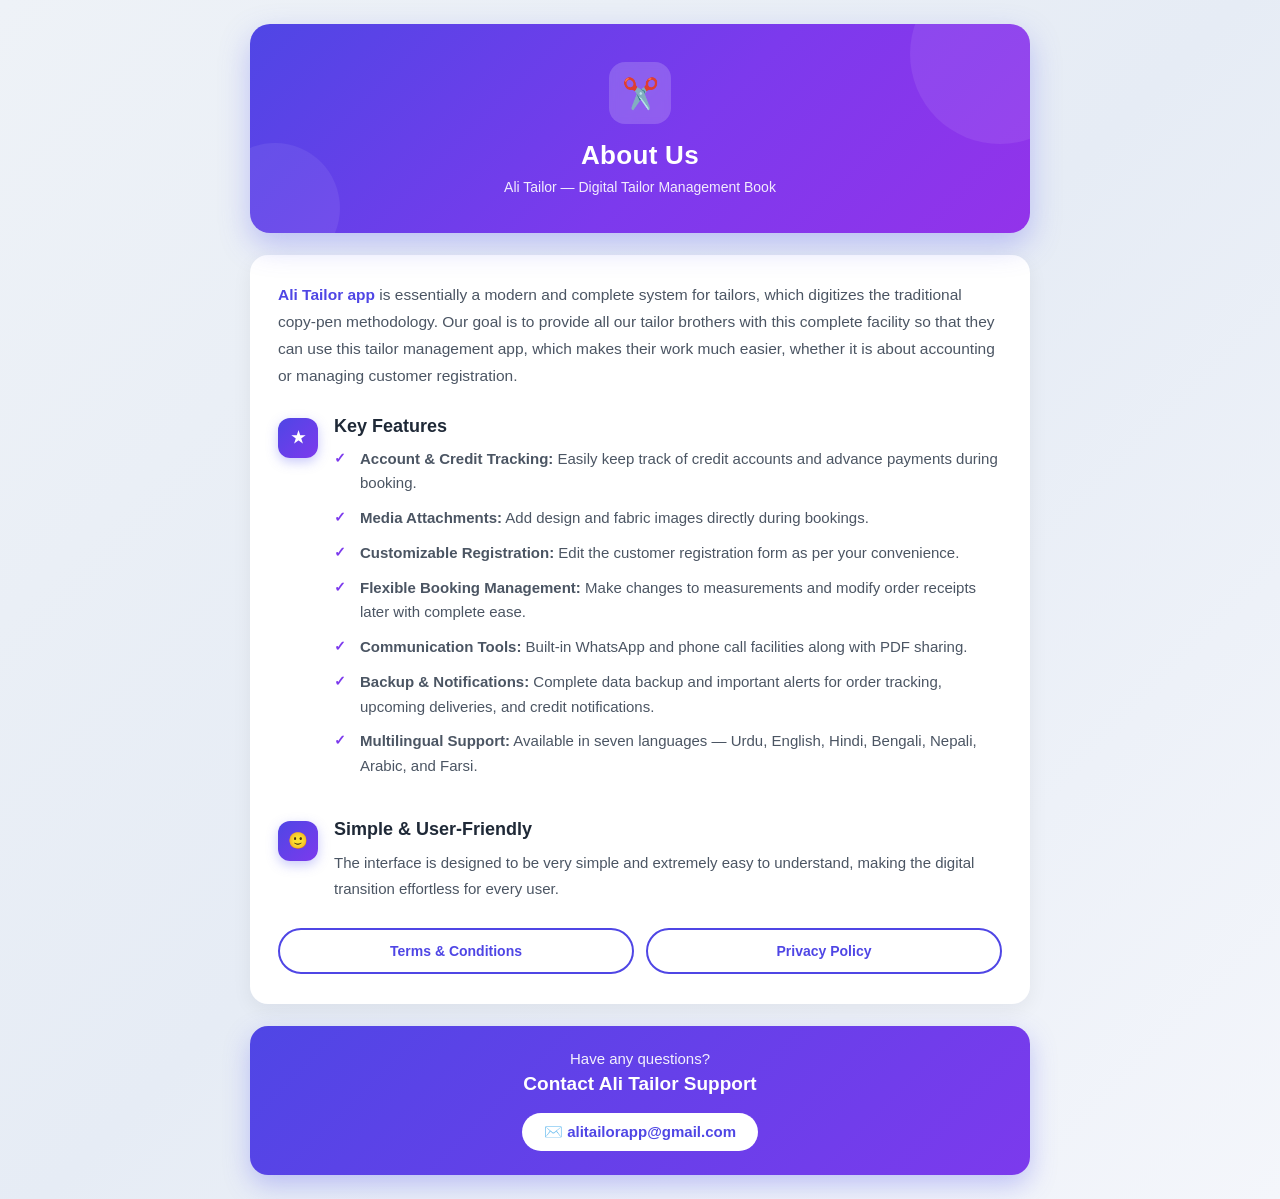
==== AboutUs.html @ bb722c74 "Remove noindex tag from all pages - enable indexing for alitailor.top" ====
<!DOCTYPE html>
<html lang="en">
<head>
    <meta charset="UTF-8">
    <meta name="viewport" content="width=device-width, initial-scale=1.0">
    <title>About Us - Ali Tailor</title>
    <link rel="icon" type="image/png" href="https://alitailor.top/icon.png">
    <meta name="robots" content="index, follow">
    <link rel="canonical" href="https://alitailor.top/AboutUs.html">
    <style>
        * {
            margin: 0;
            padding: 0;
            box-sizing: border-box;
        }

        body {
            font-family: 'Segoe UI', Tahoma, Geneva, Verdana, sans-serif;
            background: linear-gradient(135deg, #eef2f7 0%, #e6ecf5 50%, #f4f6fb 100%);
            color: #374151;
            padding: 24px 16px;
            min-height: 100vh;
        }

        .page-wrap {
            max-width: 780px;
            margin: 0 auto;
        }

        .header-banner {
            background: linear-gradient(135deg, #4f46e5 0%, #7c3aed 55%, #9333ea 100%);
            border-radius: 20px;
            padding: 38px 30px;
            text-align: center;
            color: #ffffff;
            box-shadow: 0 12px 30px rgba(99, 102, 241, 0.35);
            position: relative;
            overflow: hidden;
        }

        .header-banner::before {
            content: "";
            position: absolute;
            top: -60px;
            right: -60px;
            width: 180px;
            height: 180px;
            background: rgba(255, 255, 255, 0.08);
            border-radius: 50%;
        }

        .header-banner::after {
            content: "";
            position: absolute;
            bottom: -40px;
            left: -40px;
            width: 130px;
            height: 130px;
            background: rgba(255, 255, 255, 0.07);
            border-radius: 50%;
        }

        .badge-icon {
            width: 62px;
            height: 62px;
            background: rgba(255, 255, 255, 0.18);
            border-radius: 16px;
            display: flex;
            align-items: center;
            justify-content: center;
            font-size: 30px;
            margin: 0 auto 16px auto;
            backdrop-filter: blur(4px);
        }

        .header-banner h1 {
            font-size: 26px;
            font-weight: 700;
            letter-spacing: 0.3px;
            margin-bottom: 8px;
        }

        .header-banner .subtitle {
            font-size: 14px;
            opacity: 0.9;
            font-weight: 400;
        }

        .card {
            background: #ffffff;
            border-radius: 18px;
            box-shadow: 0 6px 20px rgba(17, 24, 39, 0.06);
            padding: 26px 28px;
            margin-top: 22px;
        }

        .intro {
            font-size: 15.5px;
            line-height: 1.75;
            color: #4b5563;
        }

        .intro strong {
            color: #4f46e5;
            font-weight: 600;
        }

        .section {
            display: flex;
            gap: 16px;
            margin-top: 30px;
        }

        .section:first-of-type {
            margin-top: 26px;
        }

        .num-badge {
            flex-shrink: 0;
            width: 40px;
            height: 40px;
            border-radius: 12px;
            background: linear-gradient(135deg, #4f46e5, #7c3aed);
            color: #ffffff;
            font-size: 16px;
            font-weight: 700;
            display: flex;
            align-items: center;
            justify-content: center;
            box-shadow: 0 4px 12px rgba(99, 102, 241, 0.35);
            margin-top: 2px;
        }

        .section-body {
            flex: 1;
        }

        .section-body h2 {
            font-size: 18px;
            font-weight: 700;
            color: #1f2937;
            margin-bottom: 10px;
        }

        .section-body p {
            font-size: 15px;
            line-height: 1.75;
            color: #4b5563;
            margin-bottom: 10px;
        }

        .section-body p:last-child {
            margin-bottom: 0;
        }

        ul.clean-list {
            list-style: none;
            margin: 6px 0 4px 0;
        }

        ul.clean-list li {
            position: relative;
            padding-left: 26px;
            margin-bottom: 10px;
            font-size: 15px;
            line-height: 1.65;
            color: #4b5563;
        }

        ul.clean-list li::before {
            content: "✓";
            position: absolute;
            left: 0;
            top: 0;
            color: #7c3aed;
            font-weight: 700;
            font-size: 14px;
        }

        .button-group {
            display: flex;
            gap: 12px;
            justify-content: center;
            margin: 26px 0 4px 0;
            flex-wrap: wrap;
        }

        .btn-secondary {
            flex: 1;
            min-width: 160px;
            padding: 13px 18px;
            background: #ffffff;
            color: #4f46e5;
            border: 2px solid #4f46e5;
            border-radius: 30px;
            text-decoration: none;
            font-weight: 600;
            font-size: 14px;
            text-align: center;
            transition: all 0.3s ease;
        }

        .btn-secondary:hover {
            background: linear-gradient(135deg, #4f46e5, #7c3aed);
            color: #ffffff;
            box-shadow: 0 6px 16px rgba(99, 102, 241, 0.35);
        }

        .contact-card {
            background: linear-gradient(135deg, #4f46e5, #7c3aed);
            border-radius: 18px;
            padding: 24px 28px;
            margin-top: 22px;
            text-align: center;
            color: #ffffff;
            box-shadow: 0 10px 26px rgba(99, 102, 241, 0.35);
        }

        .contact-card p {
            font-size: 15px;
            margin-bottom: 6px;
            opacity: 0.92;
        }

        .contact-card h3 {
            font-size: 19px;
            font-weight: 700;
            margin-bottom: 10px;
        }

        .contact-card a {
            display: inline-block;
            background: #ffffff;
            color: #4f46e5;
            padding: 10px 22px;
            border-radius: 30px;
            font-weight: 700;
            font-size: 15px;
            text-decoration: none;
            margin-top: 8px;
            transition: transform 0.2s ease, box-shadow 0.2s ease;
        }

        .contact-card a:hover {
            transform: translateY(-2px);
            box-shadow: 0 6px 16px rgba(0, 0, 0, 0.2);
        }

        @media (max-width: 560px) {
            .header-banner {
                padding: 30px 20px;
            }
            .card {
                padding: 20px 18px;
            }
        }
    </style>
</head>
<body>

<div class="page-wrap">

    <div class="header-banner">
        <div class="badge-icon">✂️</div>
        <h1>About Us</h1>
        <div class="subtitle">Ali Tailor — Digital Tailor Management Book</div>
    </div>

    <div class="card">
        <p class="intro">
            <strong>Ali Tailor app</strong> is essentially a modern and complete system for tailors, which
            digitizes the traditional copy-pen methodology. Our goal is to provide all our tailor brothers
            with this complete facility so that they can use this tailor management app, which makes their
            work much easier, whether it is about accounting or managing customer registration.
        </p>

        <div class="section">
            <div class="num-badge">★</div>
            <div class="section-body">
                <h2>Key Features</h2>
                <ul class="clean-list">
                    <li><strong>Account &amp; Credit Tracking:</strong> Easily keep track of credit accounts and advance payments during booking.</li>
                    <li><strong>Media Attachments:</strong> Add design and fabric images directly during bookings.</li>
                    <li><strong>Customizable Registration:</strong> Edit the customer registration form as per your convenience.</li>
                    <li><strong>Flexible Booking Management:</strong> Make changes to measurements and modify order receipts later with complete ease.</li>
                    <li><strong>Communication Tools:</strong> Built-in WhatsApp and phone call facilities along with PDF sharing.</li>
                    <li><strong>Backup &amp; Notifications:</strong> Complete data backup and important alerts for order tracking, upcoming deliveries, and credit notifications.</li>
                    <li><strong>Multilingual Support:</strong> Available in seven languages — Urdu, English, Hindi, Bengali, Nepali, Arabic, and Farsi.</li>
                </ul>
            </div>
        </div>

        <div class="section">
            <div class="num-badge">🙂</div>
            <div class="section-body">
                <h2>Simple &amp; User-Friendly</h2>
                <p>The interface is designed to be very simple and extremely easy to understand, making the digital transition effortless for every user.</p>
            </div>
        </div>

        <div class="button-group">
            <a href="https://alitailor.top/Terms&Condition.html" class="btn-secondary">Terms &amp; Conditions</a>
            <a href="https://alitailor.top/PrivacyPolicy.html" class="btn-secondary">Privacy Policy</a>
        </div>
    </div>

    <div class="contact-card">
        <p>Have any questions?</p>
        <h3>Contact Ali Tailor Support</h3>
        <a href="mailto:alitailorapp@gmail.com">✉️ alitailorapp@gmail.com</a>
    </div>

</div>

</body>
</html>
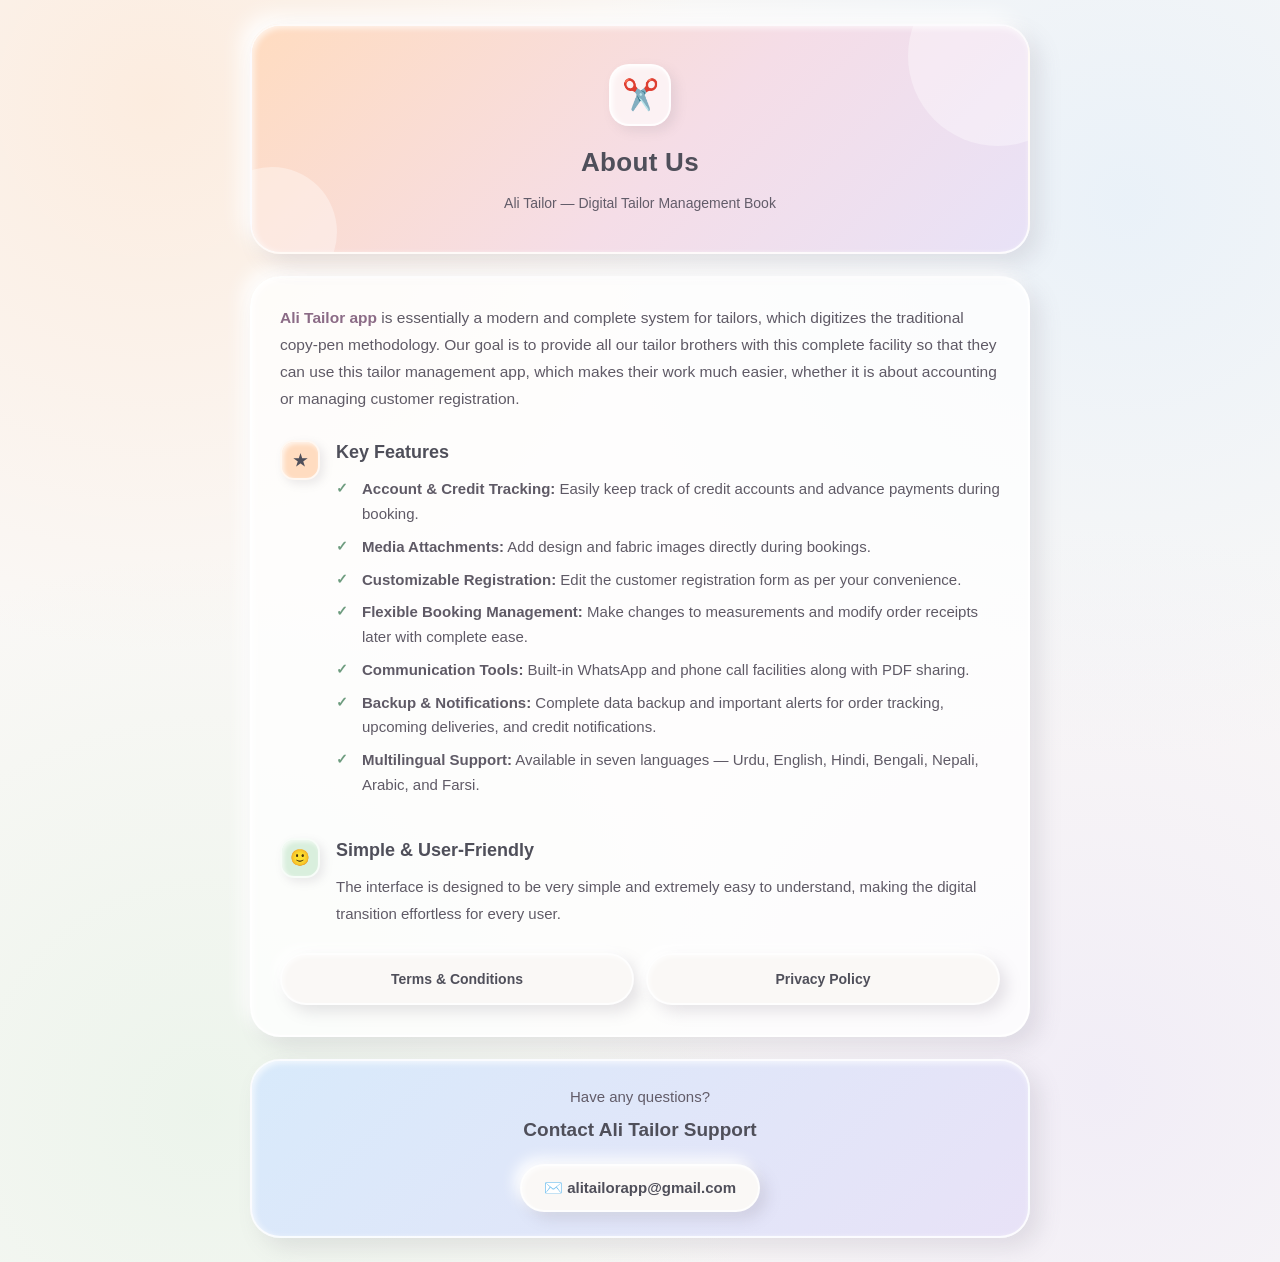
==== commit aa210447: "Apply Calm and Cozy Claymorphism theme to all pages" ====
--- a/AboutUs.html
+++ b/AboutUs.html
@@ -7,256 +7,9 @@
     <link rel="icon" type="image/png" href="https://alitailor.top/icon.png">
     <meta name="robots" content="index, follow">
     <link rel="canonical" href="https://alitailor.top/AboutUs.html">
-    <style>
-        * {
-            margin: 0;
-            padding: 0;
-            box-sizing: border-box;
-        }
-
-        body {
-            font-family: 'Segoe UI', Tahoma, Geneva, Verdana, sans-serif;
-            background: linear-gradient(135deg, #eef2f7 0%, #e6ecf5 50%, #f4f6fb 100%);
-            color: #374151;
-            padding: 24px 16px;
-            min-height: 100vh;
-        }
-
-        .page-wrap {
-            max-width: 780px;
-            margin: 0 auto;
-        }
-
-        .header-banner {
-            background: linear-gradient(135deg, #4f46e5 0%, #7c3aed 55%, #9333ea 100%);
-            border-radius: 20px;
-            padding: 38px 30px;
-            text-align: center;
-            color: #ffffff;
-            box-shadow: 0 12px 30px rgba(99, 102, 241, 0.35);
-            position: relative;
-            overflow: hidden;
-        }
-
-        .header-banner::before {
-            content: "";
-            position: absolute;
-            top: -60px;
-            right: -60px;
-            width: 180px;
-            height: 180px;
-            background: rgba(255, 255, 255, 0.08);
-            border-radius: 50%;
-        }
-
-        .header-banner::after {
-            content: "";
-            position: absolute;
-            bottom: -40px;
-            left: -40px;
-            width: 130px;
-            height: 130px;
-            background: rgba(255, 255, 255, 0.07);
-            border-radius: 50%;
-        }
-
-        .badge-icon {
-            width: 62px;
-            height: 62px;
-            background: rgba(255, 255, 255, 0.18);
-            border-radius: 16px;
-            display: flex;
-            align-items: center;
-            justify-content: center;
-            font-size: 30px;
-            margin: 0 auto 16px auto;
-            backdrop-filter: blur(4px);
-        }
-
-        .header-banner h1 {
-            font-size: 26px;
-            font-weight: 700;
-            letter-spacing: 0.3px;
-            margin-bottom: 8px;
-        }
-
-        .header-banner .subtitle {
-            font-size: 14px;
-            opacity: 0.9;
-            font-weight: 400;
-        }
-
-        .card {
-            background: #ffffff;
-            border-radius: 18px;
-            box-shadow: 0 6px 20px rgba(17, 24, 39, 0.06);
-            padding: 26px 28px;
-            margin-top: 22px;
-        }
-
-        .intro {
-            font-size: 15.5px;
-            line-height: 1.75;
-            color: #4b5563;
-        }
-
-        .intro strong {
-            color: #4f46e5;
-            font-weight: 600;
-        }
-
-        .section {
-            display: flex;
-            gap: 16px;
-            margin-top: 30px;
-        }
-
-        .section:first-of-type {
-            margin-top: 26px;
-        }
-
-        .num-badge {
-            flex-shrink: 0;
-            width: 40px;
-            height: 40px;
-            border-radius: 12px;
-            background: linear-gradient(135deg, #4f46e5, #7c3aed);
-            color: #ffffff;
-            font-size: 16px;
-            font-weight: 700;
-            display: flex;
-            align-items: center;
-            justify-content: center;
-            box-shadow: 0 4px 12px rgba(99, 102, 241, 0.35);
-            margin-top: 2px;
-        }
-
-        .section-body {
-            flex: 1;
-        }
-
-        .section-body h2 {
-            font-size: 18px;
-            font-weight: 700;
-            color: #1f2937;
-            margin-bottom: 10px;
-        }
-
-        .section-body p {
-            font-size: 15px;
-            line-height: 1.75;
-            color: #4b5563;
-            margin-bottom: 10px;
-        }
-
-        .section-body p:last-child {
-            margin-bottom: 0;
-        }
-
-        ul.clean-list {
-            list-style: none;
-            margin: 6px 0 4px 0;
-        }
-
-        ul.clean-list li {
-            position: relative;
-            padding-left: 26px;
-            margin-bottom: 10px;
-            font-size: 15px;
-            line-height: 1.65;
-            color: #4b5563;
-        }
-
-        ul.clean-list li::before {
-            content: "✓";
-            position: absolute;
-            left: 0;
-            top: 0;
-            color: #7c3aed;
-            font-weight: 700;
-            font-size: 14px;
-        }
-
-        .button-group {
-            display: flex;
-            gap: 12px;
-            justify-content: center;
-            margin: 26px 0 4px 0;
-            flex-wrap: wrap;
-        }
-
-        .btn-secondary {
-            flex: 1;
-            min-width: 160px;
-            padding: 13px 18px;
-            background: #ffffff;
-            color: #4f46e5;
-            border: 2px solid #4f46e5;
-            border-radius: 30px;
-            text-decoration: none;
-            font-weight: 600;
-            font-size: 14px;
-            text-align: center;
-            transition: all 0.3s ease;
-        }
-
-        .btn-secondary:hover {
-            background: linear-gradient(135deg, #4f46e5, #7c3aed);
-            color: #ffffff;
-            box-shadow: 0 6px 16px rgba(99, 102, 241, 0.35);
-        }
-
-        .contact-card {
-            background: linear-gradient(135deg, #4f46e5, #7c3aed);
-            border-radius: 18px;
-            padding: 24px 28px;
-            margin-top: 22px;
-            text-align: center;
-            color: #ffffff;
-            box-shadow: 0 10px 26px rgba(99, 102, 241, 0.35);
-        }
-
-        .contact-card p {
-            font-size: 15px;
-            margin-bottom: 6px;
-            opacity: 0.92;
-        }
-
-        .contact-card h3 {
-            font-size: 19px;
-            font-weight: 700;
-            margin-bottom: 10px;
-        }
-
-        .contact-card a {
-            display: inline-block;
-            background: #ffffff;
-            color: #4f46e5;
-            padding: 10px 22px;
-            border-radius: 30px;
-            font-weight: 700;
-            font-size: 15px;
-            text-decoration: none;
-            margin-top: 8px;
-            transition: transform 0.2s ease, box-shadow 0.2s ease;
-        }
-
-        .contact-card a:hover {
-            transform: translateY(-2px);
-            box-shadow: 0 6px 16px rgba(0, 0, 0, 0.2);
-        }
-
-        @media (max-width: 560px) {
-            .header-banner {
-                padding: 30px 20px;
-            }
-            .card {
-                padding: 20px 18px;
-            }
-        }
-    </style>
+<link rel="stylesheet" href="styles.css">
 </head>
-<body>
+<body class="page-doc">
 
 <div class="page-wrap">
 
--- a/styles.css
+++ b/styles.css
@@ -0,0 +1,380 @@
+/* ============================================================
+   Ali Tailor — "Calm & Cozy" + Claymorphism theme
+   Approved 24 Nov 2026. Shared by every page.
+   ============================================================ */
+
+:root {
+    /* pastel palette */
+    --orange: #FFDCC0;
+    --green:  #D9EFDD;
+    --blue:   #D8EAFB;
+    --purple: #E8E2F7;
+    --coral:  #FFDCD6;
+    --yellow: #FFF0C9;
+    --mint:   #D6EFEA;
+    --pink:   #F5DDE7;
+    /* neutrals */
+    --cream:  #FAF8F6;
+    --ink:    #4F4F5A;
+    --muted:  #7C7582;
+    --line:   #ECE7E2;
+    --link:   #8B6B86;
+}
+
+* { margin: 0; padding: 0; box-sizing: border-box; }
+html { scroll-behavior: smooth; }
+
+body {
+    font-family: 'Segoe UI', Tahoma, Geneva, Verdana, sans-serif;
+    color: var(--ink);
+    line-height: 1.6;
+    min-height: 100vh;
+    background:
+        radial-gradient(circle at 12% 8%,  rgba(255,220,192,.42), transparent 34%),
+        radial-gradient(circle at 88% 16%, rgba(216,234,251,.48), transparent 36%),
+        radial-gradient(circle at 16% 88%, rgba(217,239,221,.42), transparent 36%),
+        radial-gradient(circle at 86% 86%, rgba(232,226,247,.50), transparent 36%),
+        var(--cream);
+}
+
+/* ---------- the clay recipe ---------- */
+.clay {
+    background: var(--cream);
+    border: 2px solid rgba(255,255,255,.78);
+    border-radius: 30px;
+    box-shadow:
+        10px 10px 22px rgba(120,110,130,.16),
+        -9px -9px 20px rgba(255,255,255,.95),
+        inset 2px 2px 5px rgba(255,255,255,.70),
+        inset -4px -4px 10px rgba(120,110,130,.07);
+}
+
+/* no blue tap/focus ring anywhere — soft neutral keyboard ring only */
+a:focus, button:focus { outline: none; -webkit-tap-highlight-color: transparent; }
+a:focus-visible, button:focus-visible {
+    outline: 2px solid rgba(120,110,130,.35);
+    outline-offset: 4px;
+}
+
+/* ============================================================
+   Document pages (About, Contact, Privacy, Terms, Delete)
+   ============================================================ */
+.page-doc { padding: 24px 16px; }
+.page-wrap { max-width: 780px; margin: 0 auto; }
+
+.header-banner {
+    position: relative;
+    overflow: hidden;
+    text-align: center;
+    padding: 38px 30px;
+    color: var(--ink);
+    border: 2px solid rgba(255,255,255,.85);
+    border-radius: 30px;
+    background: linear-gradient(135deg, var(--orange) 0%, var(--pink) 55%, var(--purple) 100%);
+    box-shadow:
+        10px 10px 22px rgba(120,110,130,.16),
+        -9px -9px 20px rgba(255,255,255,.95),
+        inset 2px 2px 6px rgba(255,255,255,.70);
+}
+.header-banner::before,
+.header-banner::after {
+    content: "";
+    position: absolute;
+    border-radius: 50%;
+    background: rgba(255,255,255,.35);
+}
+.header-banner::before { top: -60px; right: -60px; width: 180px; height: 180px; }
+.header-banner::after  { bottom: -45px; left: -45px; width: 130px; height: 130px; }
+
+.badge-icon {
+    width: 62px; height: 62px;
+    margin: 0 auto 16px;
+    display: flex; align-items: center; justify-content: center;
+    font-size: 30px;
+    border: 2px solid rgba(255,255,255,.85);
+    border-radius: 20px;
+    background: rgba(255,255,255,.62);
+    box-shadow: 5px 5px 12px rgba(120,110,130,.14), inset 2px 2px 4px rgba(255,255,255,.8);
+}
+.header-banner h1 { font-size: 26px; font-weight: 700; letter-spacing: .3px; margin-bottom: 8px; }
+.header-banner .subtitle,
+.header-banner .effective-date { font-size: 14px; color: #625C69; }
+
+.dates { display: flex; justify-content: center; gap: 10px; flex-wrap: wrap; margin-top: 16px; }
+.date-chip, .effective-date {
+    display: inline-block;
+    padding: 7px 16px;
+    border-radius: 999px;
+    font-size: 13px; font-weight: 500;
+    background: rgba(255,255,255,.62);
+    border: 2px solid rgba(255,255,255,.8);
+    box-shadow: 4px 4px 10px rgba(120,110,130,.12);
+}
+.header-banner .effective-date { margin-top: 16px; }
+
+.card {
+    margin-top: 22px;
+    padding: 26px 28px;
+    background: rgba(255,255,255,.74);
+    border: 2px solid rgba(255,255,255,.85);
+    border-radius: 30px;
+    box-shadow:
+        10px 10px 22px rgba(120,110,130,.16),
+        -8px -8px 18px rgba(255,255,255,.9),
+        inset 2px 2px 5px rgba(255,255,255,.7);
+}
+
+.intro { font-size: 15.5px; line-height: 1.75; color: #5F5A66; }
+.intro strong { color: var(--link); font-weight: 600; }
+
+.section { display: flex; gap: 16px; margin-top: 30px; }
+.section:first-of-type { margin-top: 26px; }
+
+.num-badge {
+    flex-shrink: 0;
+    width: 40px; height: 40px;
+    border-radius: 14px;
+    display: flex; align-items: center; justify-content: center;
+    font-size: 16px; font-weight: 700; color: var(--ink);
+    background: var(--orange);
+    border: 2px solid rgba(255,255,255,.8);
+    box-shadow: 4px 4px 10px rgba(120,110,130,.14), inset 2px 2px 4px rgba(255,255,255,.7);
+    margin-top: 2px;
+}
+.section:nth-of-type(3n+2) .num-badge { background: var(--green); }
+.section:nth-of-type(3n+3) .num-badge { background: var(--blue); }
+.section:nth-of-type(4n)   .num-badge { background: var(--purple); }
+
+.section-body { flex: 1; }
+.section-body h2 { font-size: 18px; font-weight: 700; color: var(--ink); margin-bottom: 10px; }
+.section-body p  { font-size: 15px; line-height: 1.75; color: #5F5A66; margin-bottom: 10px; }
+.section-body p:last-child { margin-bottom: 0; }
+
+ul.clean-list { list-style: none; margin: 6px 0 4px; }
+ul.clean-list li {
+    position: relative;
+    padding-left: 26px;
+    margin-bottom: 8px;
+    font-size: 15px; line-height: 1.65; color: #5F5A66;
+}
+ul.clean-list li::before {
+    content: "✓";
+    position: absolute; left: 0; top: 0;
+    color: #6E9C7F; font-weight: 700; font-size: 14px;
+}
+ul.clean-list li.sub-list { margin-top: 2px; }
+ul.nested { list-style: none; margin-top: 2px; }
+ul.nested li { padding-left: 26px; font-size: 14.5px; }
+ul.nested li::before { content: "•"; left: 12px; color: #9A8FA8; font-size: 16px; }
+
+.note-box, .contact-box {
+    border-left: 4px solid #A9CFB4;
+    border-radius: 20px;
+    padding: 16px 18px;
+    margin: 14px 0 12px;
+    background: linear-gradient(135deg, var(--mint), var(--blue));
+    border: 2px solid rgba(255,255,255,.7);
+    box-shadow: inset 3px 3px 8px rgba(255,255,255,.7);
+}
+.note-box .note-title { font-size: 14.5px; font-weight: 700; color: var(--ink); margin-bottom: 8px; }
+.note-box p, .contact-box p { color: #5F5A66; }
+.contact-box { text-align: center; margin: 22px 0 4px; }
+.contact-box .label {
+    font-size: 13px; color: var(--muted);
+    text-transform: uppercase; letter-spacing: 1px; margin-bottom: 6px;
+}
+.contact-box a { color: var(--link); font-size: 18px; font-weight: 700; text-decoration: none; word-break: break-all; }
+.contact-box a:hover { text-decoration: underline; }
+
+.include-exclude { display: grid; grid-template-columns: 1fr 1fr; gap: 14px; margin-top: 12px; }
+.data-col {
+    padding: 14px 16px;
+    border: 2px solid rgba(255,255,255,.85);
+    border-radius: 20px;
+    background: rgba(255,255,255,.62);
+    box-shadow: 5px 5px 12px rgba(120,110,130,.12), inset 2px 2px 4px rgba(255,255,255,.8);
+}
+.data-col h4 { font-size: 14px; font-weight: 700; margin-bottom: 8px; display: flex; align-items: center; gap: 6px; }
+.data-col.included h4 { color: #4F8062; }
+.data-col.excluded h4 { color: #B47572; }
+ul.mini-list { list-style: none; }
+ul.mini-list li {
+    position: relative; padding-left: 20px; margin-bottom: 6px;
+    font-size: 14px; color: #5F5A66; line-height: 1.55;
+}
+ul.mini-list li::before {
+    content: ""; position: absolute; left: 0; top: 8px;
+    width: 8px; height: 8px; border-radius: 50%; background: currentColor;
+}
+
+.info-row { display: flex; gap: 14px; margin-bottom: 16px; }
+.info-row:last-child { margin-bottom: 0; }
+.info-icon {
+    flex-shrink: 0; width: 38px; height: 38px;
+    display: flex; align-items: center; justify-content: center;
+    font-size: 16px;
+    border-radius: 14px;
+    background: var(--yellow);
+    border: 2px solid rgba(255,255,255,.8);
+    box-shadow: 4px 4px 10px rgba(120,110,130,.14);
+}
+.info-text { flex: 1; font-size: 15px; line-height: 1.7; color: #5F5A66; }
+.info-text strong { color: var(--ink); }
+
+a.link { color: var(--link); font-weight: 700; text-decoration: none; word-break: break-all; }
+a.link:hover { text-decoration: underline; }
+
+/* ---------- clay buttons + press animation ---------- */
+.button-group { display: flex; gap: 12px; justify-content: center; margin: 26px 0 4px; flex-wrap: wrap; }
+.btn-secondary, .contact-card a, .download-btn, .links-section .links a {
+    outline: none;
+    -webkit-tap-highlight-color: transparent;
+    transition: transform .12s ease, box-shadow .12s ease, background .2s ease;
+    box-shadow:
+        7px 7px 15px rgba(120,110,130,.18),
+        -6px -6px 14px rgba(255,255,255,.95),
+        inset 2px 2px 4px rgba(255,255,255,.6);
+}
+.btn-secondary:active, .contact-card a:active, .download-btn:active, .links-section .links a:active {
+    transform: translateY(5px) scale(.98);
+    box-shadow:
+        2px 2px 5px rgba(120,110,130,.16),
+        inset 5px 5px 11px rgba(120,110,130,.18),
+        inset -4px -4px 9px rgba(255,255,255,.85);
+}
+.btn-secondary {
+    flex: 1; min-width: 160px;
+    padding: 13px 18px;
+    text-align: center; text-decoration: none;
+    font-weight: 600; font-size: 14px; color: var(--ink);
+    background: var(--cream);
+    border: 2px solid rgba(255,255,255,.85);
+    border-radius: 999px;
+}
+.btn-secondary:hover { background: var(--green); }
+
+.contact-card {
+    margin-top: 22px; padding: 24px 28px;
+    text-align: center; color: var(--ink);
+    border: 2px solid rgba(255,255,255,.85);
+    border-radius: 30px;
+    background: linear-gradient(135deg, var(--blue), var(--purple));
+    box-shadow: 10px 10px 22px rgba(120,110,130,.16), inset 2px 2px 6px rgba(255,255,255,.7);
+}
+.contact-card p { font-size: 15px; margin-bottom: 6px; color: #625C69; }
+.contact-card h3 { font-size: 19px; font-weight: 700; margin-bottom: 10px; }
+.contact-card a {
+    display: inline-block; margin-top: 8px;
+    padding: 10px 22px;
+    background: var(--cream); color: var(--ink);
+    border: 2px solid rgba(255,255,255,.85);
+    border-radius: 999px;
+    font-weight: 700; font-size: 15px; text-decoration: none;
+}
+
+/* ============================================================
+   Home page
+   ============================================================ */
+.page-home .topbar {
+    position: sticky; top: 0; z-index: 100;
+    display: flex; align-items: center; justify-content: space-between;
+    padding: 14px 30px;
+    background: rgba(255,255,255,.82);
+    -webkit-backdrop-filter: blur(10px); backdrop-filter: blur(10px);
+    border-bottom: 2px solid rgba(255,255,255,.9);
+    box-shadow: 0 6px 18px rgba(120,110,130,.12);
+}
+.page-home .logo { font-size: 24px; font-weight: 700; letter-spacing: 1px; }
+.page-home .logo a { color: var(--ink); text-decoration: none; }
+.page-home .logo span { color: #C98E6A; }
+
+.page-home .hero {
+    position: relative; overflow: hidden;
+    text-align: center; padding: 70px 20px;
+    border-bottom: 2px solid rgba(255,255,255,.7);
+    background: linear-gradient(135deg, var(--orange), var(--pink) 55%, var(--purple));
+}
+.page-home .hero::before {
+    content: ""; position: absolute;
+    top: -80px; right: -80px; width: 240px; height: 240px;
+    border-radius: 50%; background: rgba(255,255,255,.3);
+}
+.page-home .hero h1 { font-size: 42px; margin-bottom: 15px; }
+.page-home .hero p { font-size: 18px; max-width: 600px; margin: 0 auto 35px; color: #5F5A66; }
+.download-btn {
+    display: inline-block;
+    padding: 15px 35px;
+    background: var(--cream); color: var(--ink);
+    border: 2px solid rgba(255,255,255,.9);
+    border-radius: 999px;
+    font-size: 18px; font-weight: 700; text-decoration: none;
+}
+.download-btn:hover { background: var(--orange); }
+
+.page-home .features { max-width: 900px; margin: 50px auto; padding: 0 20px; }
+.page-home .features h2 { text-align: center; font-size: 30px; margin-bottom: 30px; }
+.cards { display: grid; grid-template-columns: repeat(auto-fit, minmax(240px,1fr)); gap: 24px; }
+.page-home .card {
+    padding: 25px 20px; text-align: center;
+    background: rgba(255,255,255,.76);
+    border: 2px solid rgba(255,255,255,.85);
+    border-radius: 30px;
+    box-shadow: 10px 10px 22px rgba(120,110,130,.16), -8px -8px 18px rgba(255,255,255,.9);
+    transition: transform .2s ease, box-shadow .2s ease;
+}
+.page-home .card:hover { transform: translateY(-4px); }
+.page-home .card .icon {
+    width: 68px; height: 68px; margin: 0 auto 14px;
+    display: flex; align-items: center; justify-content: center;
+    font-size: 32px;
+    border-radius: 22px;
+    border: 2px solid rgba(255,255,255,.85);
+    box-shadow: 5px 5px 12px rgba(120,110,130,.14), inset 2px 2px 4px rgba(255,255,255,.75);
+    background: var(--orange);
+}
+.page-home .card:nth-child(2) .icon { background: var(--green); }
+.page-home .card:nth-child(3) .icon { background: var(--blue); }
+.page-home .card:nth-child(4) .icon { background: var(--purple); }
+.page-home .card:nth-child(5) .icon { background: var(--coral); }
+.page-home .card:nth-child(6) .icon { background: var(--yellow); }
+.page-home .card h3 { font-size: 18px; margin-bottom: 8px; }
+.page-home .card p { font-size: 14px; color: var(--muted); }
+
+.links-section {
+    text-align: center; padding: 40px 20px;
+    background: rgba(255,255,255,.55);
+    border-top: 2px solid rgba(255,255,255,.8);
+}
+.links-section h2 { font-size: 26px; margin-bottom: 25px; }
+.links-section .links { display: flex; flex-wrap: wrap; justify-content: center; gap: 15px; }
+.links-section .links a {
+    padding: 12px 24px;
+    color: var(--ink); font-weight: 600; text-decoration: none;
+    background: var(--cream);
+    border: 2px solid rgba(255,255,255,.85);
+    border-radius: 999px;
+}
+.links-section .links a:nth-child(1) { background: var(--orange); }
+.links-section .links a:nth-child(2) { background: var(--green); }
+.links-section .links a:nth-child(3) { background: var(--blue); }
+.links-section .links a:nth-child(4) { background: var(--purple); }
+.links-section .links a:nth-child(5) { background: var(--coral); }
+.links-section .links a:hover { background: var(--pink); }
+
+.page-home .footer {
+    text-align: center; padding: 18px 20px;
+    font-size: 14px; color: var(--muted);
+    background: rgba(255,255,255,.7);
+    border-top: 2px solid rgba(255,255,255,.9);
+}
+
+/* ---------- responsive ---------- */
+@media (max-width: 600px) {
+    .page-home .hero h1 { font-size: 30px; }
+    .page-home .hero { padding: 50px 18px; }
+    .page-home .topbar { flex-direction: column; gap: 6px; text-align: center; }
+    .page-doc { padding: 18px 12px; }
+    .header-banner { padding: 30px 20px; }
+    .card { padding: 20px 18px; }
+    .include-exclude { grid-template-columns: 1fr; }
+}
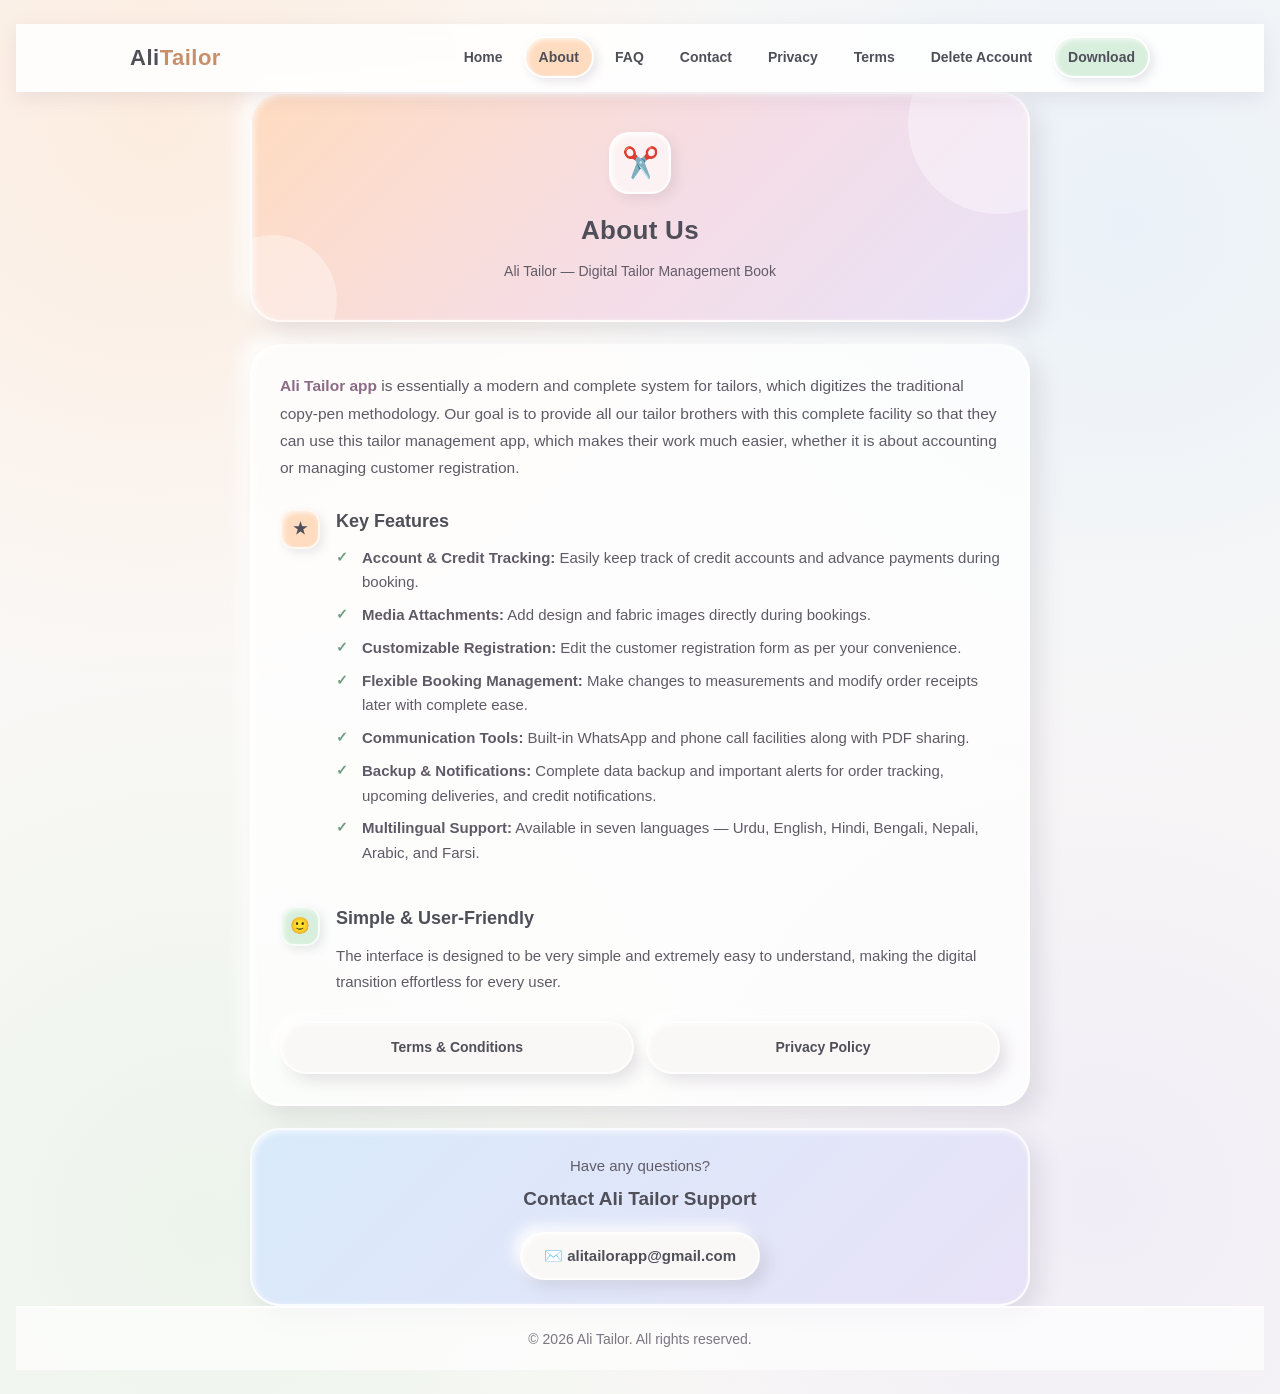
==== commit 234a488d: "Add FAQ page, shared navigation, sticky CTA, back-to-top and SEO metadata" ====
--- a/AboutUs.html
+++ b/AboutUs.html
@@ -8,8 +8,36 @@
     <meta name="robots" content="index, follow">
     <link rel="canonical" href="https://alitailor.top/AboutUs.html">
 <link rel="stylesheet" href="styles.css">
+    <meta property="og:type" content="website">
+    <meta property="og:site_name" content="Ali Tailor">
+    <meta property="og:title" content="About Us - Ali Tailor">
+    <meta property="og:description" content="Learn about Ali Tailor, the digital book built to make tailors’ work easier and more organised.">
+    <meta property="og:url" content="https://alitailor.top/AboutUs.html">
+    <meta property="og:image" content="https://alitailor.top/icon.png">
+    <meta name="twitter:card" content="summary_large_image">
+    <meta name="twitter:title" content="About Us - Ali Tailor">
+    <meta name="twitter:description" content="Learn about Ali Tailor, the digital book built to make tailors’ work easier and more organised.">
+    <script type="application/ld+json">{"@context": "https://schema.org", "@type": "SoftwareApplication", "name": "Ali Tailor", "applicationCategory": "BusinessApplication", "operatingSystem": "Android", "description": "Digital book for tailors — measurements, orders, credits, backups and PDFs.", "url": "https://play.google.com/store/apps/details?id=com.ali.tailor", "offers": {"@type": "Offer", "price": "0", "priceCurrency": "USD"}}</script>
 </head>
 <body class="page-doc">
+<header class="site-header">
+    <div class="nav-wrap">
+        <a class="brand" href="https://alitailor.top/">Ali<span>Tailor</span></a>
+        <button class="nav-toggle" id="navToggle" type="button" aria-label="Open menu" aria-expanded="false" aria-controls="siteNav">
+            <span></span><span></span><span></span>
+        </button>
+        <nav class="site-nav" id="siteNav" aria-label="Main navigation">
+            <a href="https://alitailor.top/">Home</a>
+            <a href="https://alitailor.top/AboutUs.html">About</a>
+            <a href="https://alitailor.top/FAQ.html">FAQ</a>
+            <a href="https://alitailor.top/ContactUs.html">Contact</a>
+            <a href="https://alitailor.top/PrivacyPolicy.html">Privacy</a>
+            <a href="https://alitailor.top/Terms&amp;Condition.html">Terms</a>
+            <a href="https://alitailor.top/DeleteAccount.html">Delete Account</a>
+            <a class="nav-download" href="https://play.google.com/store/apps/details?id=com.ali.tailor" target="_blank" rel="noopener">Download</a>
+        </nav>
+    </div>
+</header>
 
 <div class="page-wrap">
 
@@ -65,5 +93,9 @@
 
 </div>
 
+<a class="sticky-cta" href="https://play.google.com/store/apps/details?id=com.ali.tailor" target="_blank" rel="noopener">&#9654; Download</a>
+<button class="back-to-top" id="backToTop" type="button" aria-label="Back to top">&#8593;</button>
+<footer class="site-footer">&copy; <span class="year"></span> Ali Tailor. All rights reserved.</footer>
+<script src="script.js"></script>
 </body>
 </html>
--- a/styles.css
+++ b/styles.css
@@ -378,3 +378,272 @@
     .card { padding: 20px 18px; }
     .include-exclude { grid-template-columns: 1fr; }
 }
+
+/* ============================================================
+   Testimonials — coverflow review slider
+   ============================================================ */
+.testimonials {
+    text-align: center;
+    padding: 56px 20px;
+    background: rgba(255,255,255,.48);
+    border-top: 2px solid rgba(255,255,255,.85);
+}
+.testimonials h2 { font-size: 30px; margin-bottom: 6px; }
+.testimonials .section-sub { font-size: 14px; color: var(--muted); margin-bottom: 28px; }
+
+.review-stage {
+    position: relative;
+    max-width: 1000px;
+    height: 330px;
+    margin: 0 auto;
+    overflow: hidden;
+}
+
+/* faint, blurred stack behind the centre card */
+.review-bg { position: absolute; inset: 0; pointer-events: none; }
+.review-bg::before, .review-bg::after {
+    content: "";
+    position: absolute;
+    left: 50%; top: 50%;
+    width: min(520px, 78vw); height: 185px;
+    border-radius: 28px;
+    filter: blur(12px);
+}
+.review-bg::before {
+    transform: translate(-50%, -52%) scale(.98);
+    background: rgba(216,234,251,.42);
+}
+.review-bg::after {
+    transform: translate(-50%, -45%) scale(.88) rotate(-3deg);
+    background: rgba(232,226,247,.42);
+}
+
+.review-track { position: absolute; inset: 0; }
+
+.review-card {
+    position: absolute;
+    left: 50%; top: 50%;
+    width: min(540px, 82vw);
+    padding: 26px 30px;
+    text-align: center;
+    cursor: pointer;
+    background: var(--card-color, var(--cream));
+    border: 2px solid rgba(255,255,255,.85);
+    border-radius: 30px;
+    box-shadow:
+        12px 12px 26px rgba(120,110,130,.18),
+        -9px -9px 20px rgba(255,255,255,.95),
+        inset 2px 2px 6px rgba(255,255,255,.75);
+    transition: transform .45s cubic-bezier(.22,.61,.36,1), opacity .45s ease, filter .45s ease;
+}
+.review-card.is-center {
+    transform: translate(-50%, -50%) scale(1);
+    opacity: 1; filter: none; z-index: 30;
+}
+.review-card.is-left {
+    transform: translate(-125%, -50%) scale(.78);
+    opacity: .5; filter: blur(1px); z-index: 20;
+}
+.review-card.is-right {
+    transform: translate(25%, -50%) scale(.78);
+    opacity: .5; filter: blur(1px); z-index: 20;
+}
+.review-card.is-far-left {
+    transform: translate(-175%, -50%) scale(.58);
+    opacity: .22; filter: blur(2px); z-index: 10;
+}
+.review-card.is-far-right {
+    transform: translate(75%, -50%) scale(.58);
+    opacity: .22; filter: blur(2px); z-index: 10;
+}
+.review-card.is-bg {
+    transform: translate(-50%, -47%) scale(.9);
+    opacity: .12; filter: blur(3px); z-index: 1;
+}
+
+.review-stars {
+    color: #C98E6A;
+    font-size: 18px;
+    letter-spacing: 3px;
+    margin-bottom: 10px;
+}
+.review-text { font-size: 15px; line-height: 1.7; color: #5F5A66; }
+.review-meta { margin-top: 14px; display: flex; flex-direction: column; gap: 2px; }
+.review-meta strong { font-size: 15px; color: var(--ink); }
+.review-meta span { font-size: 12px; color: var(--muted); }
+
+.review-arrow {
+    position: absolute; top: 50%;
+    transform: translateY(-50%);
+    z-index: 40;
+    width: 44px; height: 44px;
+    border: 2px solid rgba(255,255,255,.85);
+    border-radius: 999px;
+    background: var(--cream);
+    color: var(--ink);
+    font-size: 18px;
+    cursor: pointer;
+    outline: none;
+    -webkit-tap-highlight-color: transparent;
+    box-shadow: 6px 6px 14px rgba(120,110,130,.18), -5px -5px 12px rgba(255,255,255,.95);
+    transition: transform .12s ease, box-shadow .12s ease, background .2s ease;
+}
+.review-arrow:hover { background: var(--orange); }
+.review-arrow:active {
+    transform: translateY(calc(-50% + 4px)) scale(.96);
+    box-shadow: inset 4px 4px 9px rgba(120,110,130,.18), inset -3px -3px 7px rgba(255,255,255,.85);
+}
+.review-prev { left: 0; }
+.review-next { right: 0; }
+
+.review-dots { display: flex; justify-content: center; gap: 8px; margin-top: 10px; }
+.review-dot {
+    width: 10px; height: 10px;
+    padding: 0;
+    border: 2px solid rgba(255,255,255,.85);
+    border-radius: 999px;
+    background: rgba(255,255,255,.75);
+    cursor: pointer;
+    box-shadow: 2px 2px 5px rgba(120,110,130,.14);
+    transition: width .2s ease, background .2s ease;
+}
+.review-dot.is-active { width: 28px; background: var(--orange); }
+
+@media (max-width: 600px) {
+    .review-stage { height: 370px; }
+    .review-card { padding: 22px 18px; }
+    .review-text { font-size: 14px; }
+    .review-arrow { width: 38px; height: 38px; }
+    .review-prev { left: -4px; }
+    .review-next { right: -4px; }
+}
+
+@media (prefers-reduced-motion: reduce) {
+    .review-card { transition: none; }
+}
+
+/* ============================================================
+   Site-wide navigation, footer, sticky CTA, back-to-top
+   ============================================================ */
+.site-header {
+    position: sticky; top: 0; z-index: 100;
+    background: rgba(255,255,255,.85);
+    -webkit-backdrop-filter: blur(10px); backdrop-filter: blur(10px);
+    border-bottom: 2px solid rgba(255,255,255,.9);
+    box-shadow: 0 6px 18px rgba(120,110,130,.12);
+}
+.nav-wrap {
+    position: relative;
+    max-width: 1060px; margin: 0 auto;
+    padding: 12px 20px;
+    display: flex; align-items: center; justify-content: space-between; gap: 14px;
+}
+.brand { font-size: 22px; font-weight: 700; letter-spacing: .5px; color: var(--ink); text-decoration: none; white-space: nowrap; }
+.brand span { color: #C98E6A; }
+
+.site-nav { display: flex; align-items: center; gap: 6px; flex-wrap: wrap; }
+.site-nav a {
+    padding: 8px 13px;
+    font-size: 14px; font-weight: 600; color: var(--ink); text-decoration: none;
+    border: 2px solid transparent; border-radius: 999px;
+    outline: none; -webkit-tap-highlight-color: transparent;
+    transition: background .2s ease, box-shadow .2s ease, transform .12s ease;
+}
+.site-nav a:hover { background: rgba(255,255,255,.75); border-color: #fff; box-shadow: 3px 3px 8px rgba(120,110,130,.14); }
+.site-nav a:active { transform: translateY(3px) scale(.98); box-shadow: inset 4px 4px 9px rgba(120,110,130,.18); }
+.site-nav a.is-active {
+    background: var(--orange); border-color: #fff;
+    box-shadow: 4px 4px 10px rgba(120,110,130,.16), inset 2px 2px 4px rgba(255,255,255,.7);
+}
+.site-nav a.nav-download {
+    background: var(--green); border-color: #fff;
+    box-shadow: 4px 4px 10px rgba(120,110,130,.16), inset 2px 2px 4px rgba(255,255,255,.7);
+}
+.site-nav a:focus-visible { outline: 2px solid rgba(120,110,130,.35); outline-offset: 3px; }
+
+.nav-toggle {
+    display: none;
+    width: 44px; height: 44px;
+    flex-direction: column; align-items: center; justify-content: center; gap: 5px;
+    border: 2px solid rgba(255,255,255,.85); border-radius: 16px;
+    background: var(--cream); cursor: pointer;
+    outline: none; -webkit-tap-highlight-color: transparent;
+    box-shadow: 5px 5px 12px rgba(120,110,130,.14);
+}
+.nav-toggle span { display: block; width: 20px; height: 2px; border-radius: 2px; background: var(--ink); }
+.nav-toggle:active { transform: translateY(3px) scale(.97); box-shadow: inset 4px 4px 8px rgba(120,110,130,.18); }
+.nav-toggle:focus-visible { outline: 2px solid rgba(120,110,130,.35); outline-offset: 3px; }
+
+@media (max-width: 900px) {
+    .nav-wrap { flex-wrap: wrap; }
+    .nav-toggle { display: flex; }
+    .site-nav {
+        display: none;
+        position: absolute; top: 100%; left: 0; right: 0;
+        flex-direction: column; align-items: stretch; gap: 6px;
+        padding: 16px;
+        background: rgba(255,255,255,.96);
+        border: 2px solid #fff; border-radius: 24px;
+        box-shadow: 10px 10px 24px rgba(120,110,130,.18);
+        -webkit-backdrop-filter: blur(10px); backdrop-filter: blur(10px);
+    }
+    .site-nav.is-open { display: flex; }
+    .site-nav a { text-align: center; }
+}
+
+.site-footer {
+    text-align: center; padding: 20px;
+    font-size: 14px; color: var(--muted);
+    background: rgba(255,255,255,.7);
+    border-top: 2px solid rgba(255,255,255,.9);
+}
+
+.sticky-cta {
+    display: none;
+    position: fixed; right: 16px; bottom: 16px; z-index: 90;
+    padding: 12px 20px;
+    font-size: 14px; font-weight: 700; color: var(--ink); text-decoration: none;
+    background: var(--orange); border: 2px solid rgba(255,255,255,.9); border-radius: 999px;
+    box-shadow: 7px 7px 15px rgba(120,110,130,.2);
+    outline: none; -webkit-tap-highlight-color: transparent;
+}
+.sticky-cta:active { transform: translateY(4px) scale(.98); box-shadow: inset 4px 4px 9px rgba(120,110,130,.18); }
+
+.back-to-top {
+    display: none;
+    position: fixed; left: 16px; bottom: 16px; z-index: 90;
+    width: 44px; height: 44px;
+    font-size: 18px; color: var(--ink);
+    background: var(--cream); border: 2px solid rgba(255,255,255,.9); border-radius: 999px;
+    cursor: pointer; outline: none; -webkit-tap-highlight-color: transparent;
+    box-shadow: 6px 6px 14px rgba(120,110,130,.18);
+    transition: opacity .2s ease, transform .12s ease;
+}
+.back-to-top.is-visible { display: block; }
+.back-to-top:active { transform: translateY(3px) scale(.96); box-shadow: inset 4px 4px 8px rgba(120,110,130,.18); }
+@media (max-width: 600px) { .sticky-cta { display: inline-block; } }
+
+/* ============================================================
+   FAQ accordion
+   ============================================================ */
+.faq-list { display: flex; flex-direction: column; gap: 12px; margin-top: 22px; text-align: left; }
+.faq-item {
+    border: 2px solid rgba(255,255,255,.85); border-radius: 22px;
+    background: rgba(255,255,255,.6);
+    box-shadow: 5px 5px 12px rgba(120,110,130,.12), inset 2px 2px 4px rgba(255,255,255,.8);
+    overflow: hidden;
+}
+.faq-item:nth-child(3n+2) { background: rgba(216,234,251,.45); }
+.faq-item:nth-child(3n+3) { background: rgba(217,239,221,.45); }
+.faq-item summary {
+    padding: 16px 20px;
+    font-size: 15px; font-weight: 700; color: var(--ink);
+    cursor: pointer; list-style: none;
+    outline: none; -webkit-tap-highlight-color: transparent;
+}
+.faq-item summary::-webkit-details-marker { display: none; }
+.faq-item summary::after { content: "+"; float: right; font-size: 18px; color: #9A8FA8; }
+.faq-item[open] summary::after { content: "−"; }
+.faq-item summary:focus-visible { outline: 2px solid rgba(120,110,130,.35); outline-offset: -4px; border-radius: 20px; }
+.faq-answer { padding: 0 20px 18px; }
+.faq-answer p { font-size: 15px; line-height: 1.7; color: #5F5A66; }
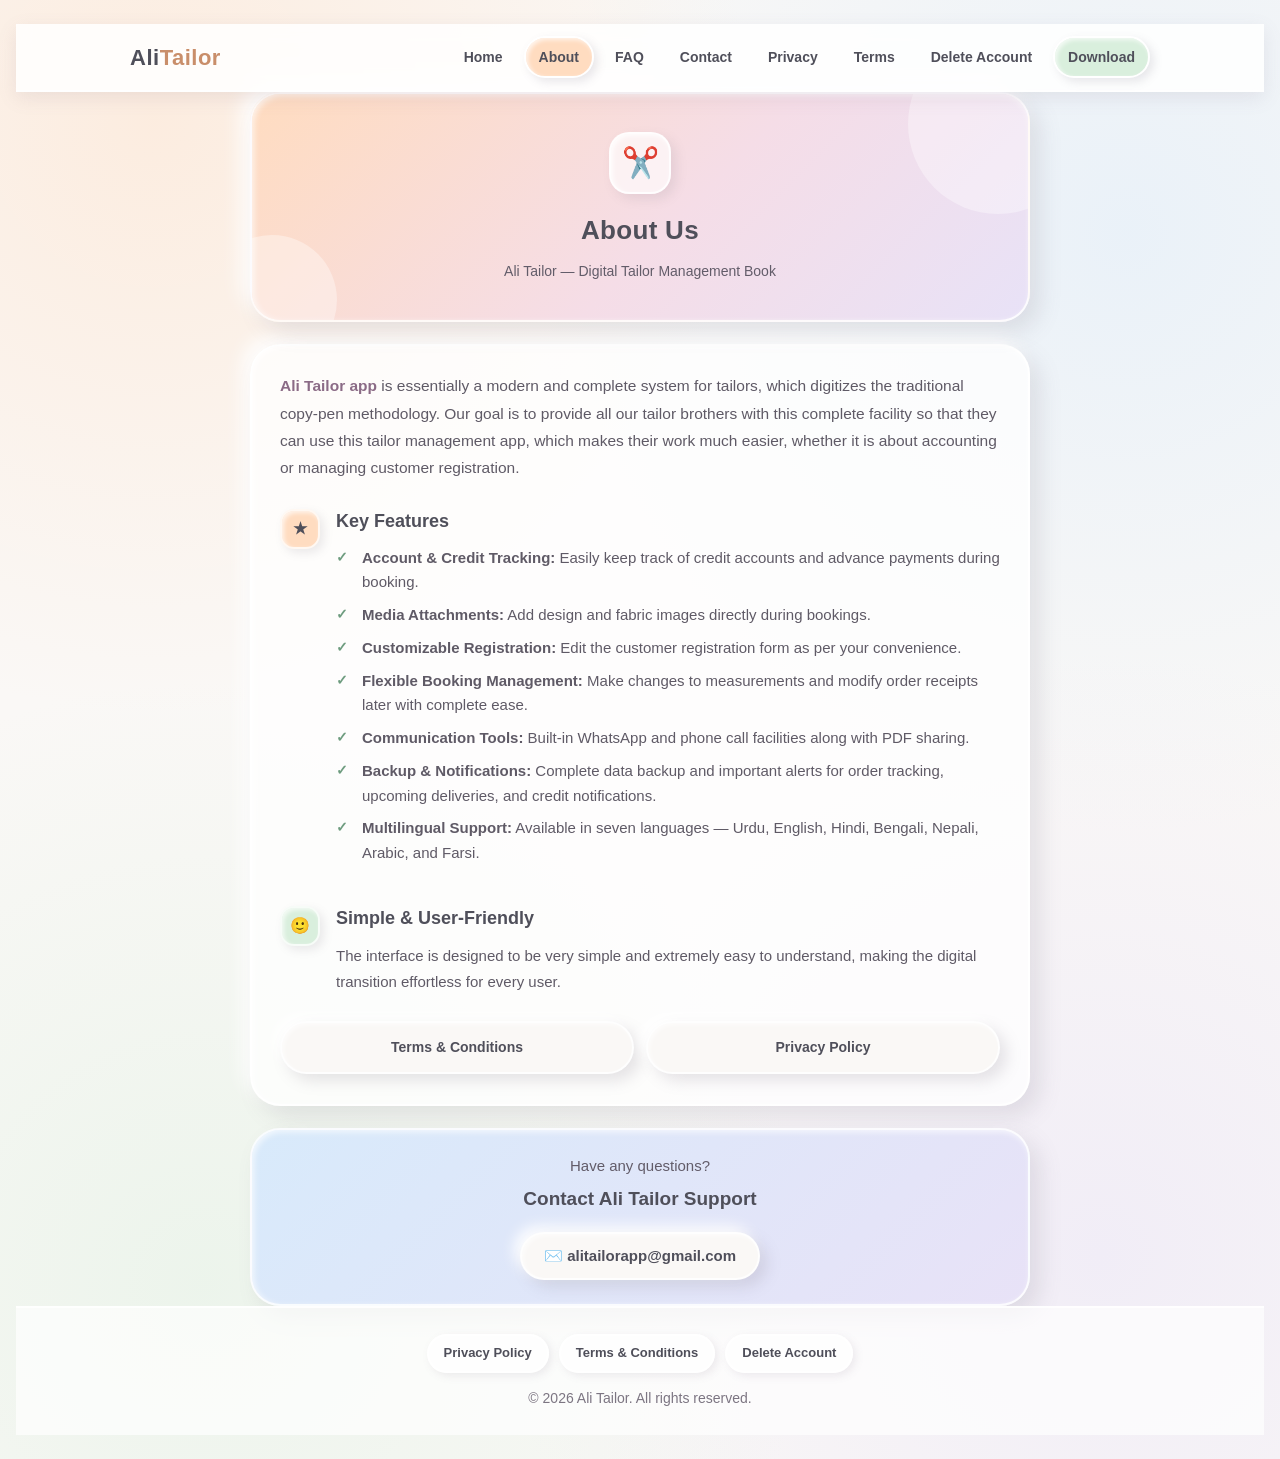
==== commit aa00fe3e: "Remove duplicate links and tidy footer navigation" ====
--- a/AboutUs.html
+++ b/AboutUs.html
@@ -95,7 +95,14 @@
 
 <a class="sticky-cta" href="https://play.google.com/store/apps/details?id=com.ali.tailor" target="_blank" rel="noopener">&#9654; Download</a>
 <button class="back-to-top" id="backToTop" type="button" aria-label="Back to top">&#8593;</button>
-<footer class="site-footer">&copy; <span class="year"></span> Ali Tailor. All rights reserved.</footer>
+<footer class="site-footer">
+    <div class="footer-links">
+        <a href="https://alitailor.top/PrivacyPolicy.html">Privacy Policy</a>
+        <a href="https://alitailor.top/Terms&amp;Condition.html">Terms &amp; Conditions</a>
+        <a href="https://alitailor.top/DeleteAccount.html">Delete Account</a>
+    </div>
+    <p>&copy; <span class="year"></span> Ali Tailor. All rights reserved.</p>
+</footer>
 <script src="script.js"></script>
 </body>
 </html>
--- a/styles.css
+++ b/styles.css
@@ -589,14 +589,30 @@
     }
     .site-nav.is-open { display: flex; }
     .site-nav a { text-align: center; }
+    /* mobile already has the floating download button — avoid a duplicate */
+    .site-nav .nav-download { display: none; }
 }
 
 .site-footer {
-    text-align: center; padding: 20px;
+    text-align: center; padding: 26px 20px;
     font-size: 14px; color: var(--muted);
     background: rgba(255,255,255,.7);
     border-top: 2px solid rgba(255,255,255,.9);
 }
+.footer-links { display: flex; flex-wrap: wrap; justify-content: center; gap: 10px; margin-bottom: 14px; }
+.footer-links a {
+    padding: 7px 15px;
+    font-size: 13px; font-weight: 600; color: var(--ink); text-decoration: none;
+    background: rgba(255,255,255,.7);
+    border: 2px solid rgba(255,255,255,.85);
+    border-radius: 999px;
+    box-shadow: 3px 3px 8px rgba(120,110,130,.12);
+    outline: none; -webkit-tap-highlight-color: transparent;
+    transition: transform .12s ease, box-shadow .12s ease, background .2s ease;
+}
+.footer-links a:hover { background: var(--cream); }
+.footer-links a:active { transform: translateY(3px) scale(.98); box-shadow: inset 3px 3px 7px rgba(120,110,130,.16); }
+.footer-links a:focus-visible { outline: 2px solid rgba(120,110,130,.35); outline-offset: 3px; }
 
 .sticky-cta {
     display: none;
